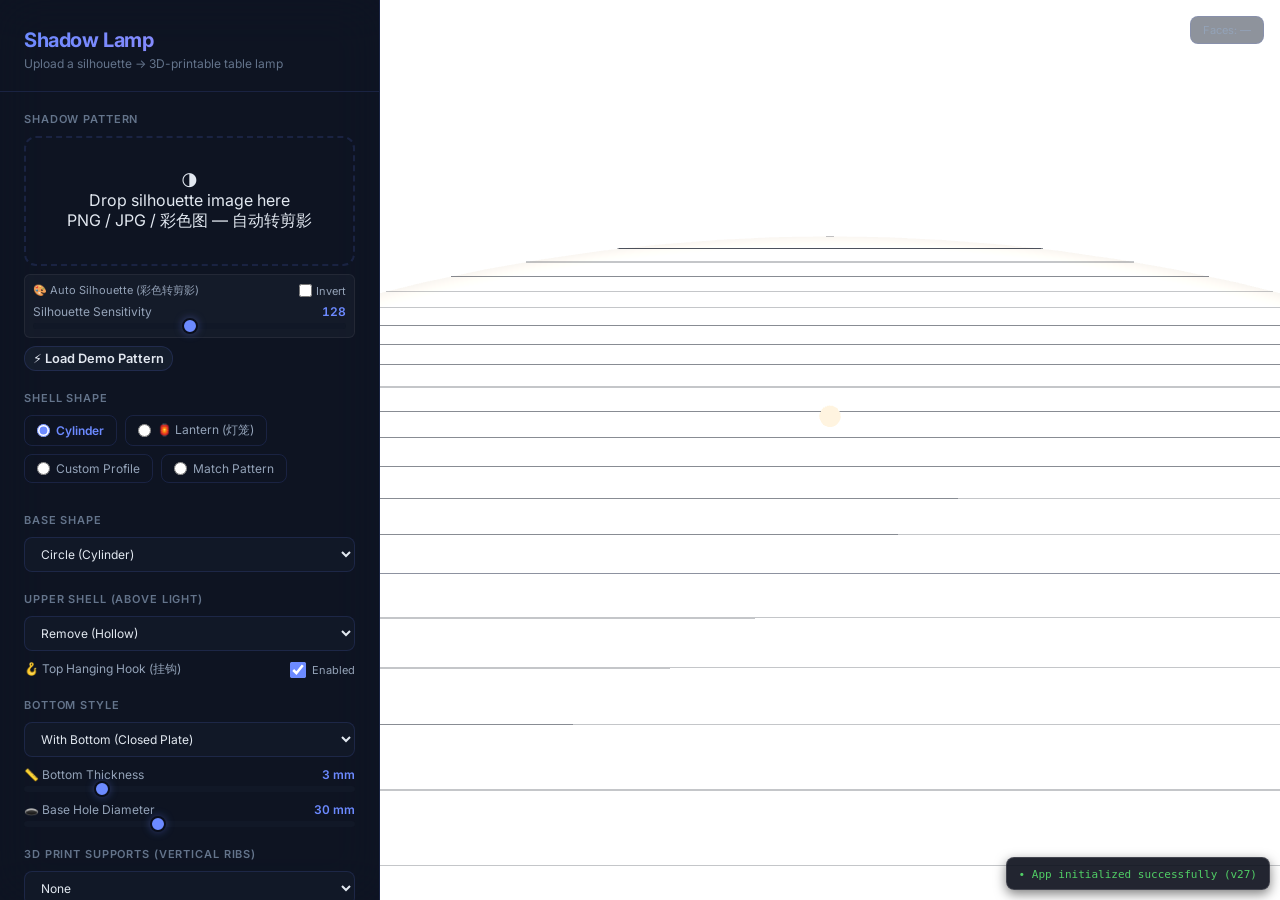
==== static/index.html @ 1a26df73 "Initial commit: Shadow Lamp Generator project" ====
<!DOCTYPE html>
<html lang="en">
<head>
  <meta charset="UTF-8">
  <meta name="viewport" content="width=device-width, initial-scale=1.0">
  <meta name="description" content="Design custom 3D-printed shadow projection table lamps with real-time preview">
  <title>Shadow Lamp Generator</title>
  <link rel="stylesheet" href="style.css?v=32">
  <script>
  window.onerror = function(msg, url, lineNo) {
    var b = document.getElementById('errBanner');
    if (!b) {
      b = document.createElement('div');
      b.id = 'errBanner';
      b.style.cssText = 'position:fixed;top:0;left:0;right:0;background:#d32f2f;color:#fff;padding:12px;font-weight:bold;z-index:999999;text-align:center;font-family:sans-serif;box-shadow:0 4px 10px rgba(0,0,0,0.5);';
      document.body ? document.body.prepend(b) : document.documentElement.appendChild(b);
    }
    b.textContent = '❌ Script Error: ' + msg + ' (Line: ' + lineNo + ')';
    return false;
  };
  </script>
</head>
<body>
  <div class="app">
    <aside class="panel">
      <div class="panel-header">
        <h1>Shadow Lamp</h1>
        <p>Upload a silhouette → 3D-printable table lamp</p>
      </div>

      <div class="panel-body">
        <!-- Shadow Image -->
        <section>
          <div class="section-title">Shadow Pattern</div>
          <div class="upload-zone" id="uploadZone" onclick="document.getElementById('fileInput').click()">
            <div class="icon">🌗</div>
            <div class="label">Drop silhouette image here</div>
            <div class="sublabel">PNG / JPG / 彩色图 — 自动转剪影</div>
            <input type="file" id="fileInput" accept="image/*">
          </div>
          <div id="silhouetteControls" style="margin-top: 8px; padding: 8px; background: rgba(255,255,255,0.03); border-radius: 6px; border: 1px solid rgba(255,255,255,0.06);">
            <div class="slider-label" style="display: flex; justify-content: space-between; font-size: 11px; align-items: center;">
              <span>🎨 Auto Silhouette (彩色转剪影)</span>
              <label style="cursor: pointer; display: flex; align-items: center; gap: 4px;">
                <input type="checkbox" id="invertSilhouette" style="width: 13px; height: 13px; accent-color: var(--accent);">
                <span style="font-size: 11px;">Invert</span>
              </label>
            </div>
            <div class="slider-row" style="margin-top: 6px;">
              <div class="slider-label"><span>Silhouette Sensitivity</span><span class="value" id="silThresholdVal">128</span></div>
              <input type="range" id="silThreshold" min="10" max="245" value="128" step="1">
            </div>
          </div>
          <div style="margin-top: 8px; text-align: center;">
            <button class="btn btn-secondary btn-sm" id="demoBtn" style="padding: 4px 8px; font-size: 0.8rem;">⚡ Load Demo Pattern</button>
          </div>
        </section>

        <!-- Shell Shape -->
        <section>
          <div class="section-title">Shell Shape</div>
          <div class="shape-selector" style="flex-wrap: wrap; gap: 8px;">
            <label class="radio-label">
              <input type="radio" name="shellShape" value="cylinder" id="shapeCylinder" checked>
              <span>Cylinder</span>
            </label>
            <label class="radio-label">
              <input type="radio" name="shellShape" value="lantern" id="shapeLantern">
              <span>🏮 Lantern (灯笼)</span>
            </label>
            <label class="radio-label">
              <input type="radio" name="shellShape" value="custom" id="shapeCustom">
              <span>Custom Profile</span>
            </label>
            <label class="radio-label">
              <input type="radio" name="shellShape" value="match_pattern" id="shapeMatchPattern">
              <span>Match Pattern</span>
            </label>
          </div>
          <div class="upload-zone upload-zone-sm" id="profileZone" style="display:none" onclick="document.getElementById('profileInput').click()">
            <div class="icon">🏺</div>
            <div class="label">Drop profile side-view</div>
            <div class="sublabel">Black silhouette on white</div>
            <input type="file" id="profileInput" accept="image/*">
          </div>

          <!-- Lantern Lithophane Relief Options (Shown when Lantern is active) -->
          <div id="lanternLithoSection" style="display:none; margin-top: 14px; padding: 12px; background: rgba(255, 255, 255, 0.05); border-radius: 8px; border: 1px solid var(--border);">
            <div style="font-weight: 700; font-size: 13px; color: var(--accent); margin-bottom: 8px; display: flex; align-items: center; justify-content: space-between;">
              <span>🖼️ 360° Lithophane Relief (环绕浮雕小夜灯)</span>
              <label style="cursor: pointer; display: flex; align-items: center; gap: 4px; font-size: 11px; font-weight: normal;">
                <input type="checkbox" id="lithoEnable" checked style="width: 14px; height: 14px; accent-color: var(--accent);">
                <span>Enable</span>
              </label>
            </div>
            <div class="upload-zone upload-zone-sm" id="lithoZone" style="margin-bottom: 8px;" onclick="document.getElementById('lithoInput').click()">
              <div class="icon">🌄</div>
              <div class="label">Drop relief photo / pattern here</div>
              <div class="sublabel">PNG / JPG — 肖像、图案、Logo、文字等</div>
              <input type="file" id="lithoInput" accept="image/png,image/jpeg,image/jpg">
            </div>
            <div id="lithoStatus" class="custom-shape-status" style="display: none;"></div>

            <!-- 🗺️ 360° Unwrapped Flat Canvas Studio (环绕浮雕展开平面) -->
            <div id="lithoCanvasContainer" style="margin-top: 8px; background: rgba(15, 23, 42, 0.6); border: 1px solid rgba(255,255,255,0.12); border-radius: 8px; padding: 10px;">
              <div style="display: flex; justify-content: space-between; align-items: center; margin-bottom: 4px;">
                <span style="font-size: 12px; font-weight: 700; color: var(--accent); display: flex; align-items: center; gap: 4px;">
                  <span>🗺️ 360° 环绕展开平面 (Unwrapped Plane)</span>
                </span>
                <span style="font-size: 10px; color: var(--text-muted);">直接拖动/拉伸长宽</span>
              </div>

              <!-- Degree Guide Labels -->
              <div style="display: flex; justify-content: space-between; font-size: 10px; color: #94a3b8; font-family: monospace; padding: 0 4px 3px 4px;">
                <span>0° (前)</span>
                <span>90° (右)</span>
                <span>180° (后)</span>
                <span>270° (左)</span>
                <span>360° (前)</span>
              </div>

              <!-- Interactive 2D Canvas -->
              <div style="position: relative; width: 100%; border-radius: 6px; overflow: hidden; border: 1px solid rgba(255,255,255,0.25); background: #ffffff; box-shadow: inset 0 2px 8px rgba(0,0,0,0.2);">
                <canvas id="lithoFlatCanvas" width="1024" height="256" style="width: 100%; height: 135px; display: block; cursor: default; touch-action: none;"></canvas>
                <div id="canvasPlaceholder" style="position: absolute; inset: 0; display: flex; flex-direction: column; align-items: center; justify-content: center; pointer-events: none; color: #475569; font-size: 11px; background: rgba(241, 245, 249, 0.9);">
                  <span style="font-size: 22px; margin-bottom: 2px;">🖼️</span>
                  <span style="font-weight: 600;">加入图案后将在此平面展开</span>
                  <span style="font-size: 10px; color: #64748b; margin-top: 2px;">可直接在此拖动/拉伸图案长宽，亦可增加多个图案</span>
                </div>
              </div>

              <!-- Canvas Action Buttons & Layer Controls -->
              <div style="display: flex; gap: 5px; margin-top: 8px; flex-wrap: wrap; align-items: center;">
                <button type="button" id="btnAddMoreLitho" class="btn btn-secondary" style="padding: 4px 8px; font-size: 11px; height: 26px; flex: 1; border-color: var(--accent); color: var(--accent);">
                  <span>➕ 添加图案</span>
                </button>
                <button type="button" id="btnDeleteLithoLayer" class="btn btn-secondary" style="padding: 4px 8px; font-size: 11px; height: 26px; color: #f87171;" title="删除选中的图案" disabled>
                  <span>🗑️ 删除</span>
                </button>
                <button type="button" id="btnCenterLithoLayer" class="btn btn-secondary" style="padding: 4px 8px; font-size: 11px; height: 26px;" title="水平居中" disabled>
                  <span>↔️ 居中</span>
                </button>
                <button type="button" id="btnFitHeightLithoLayer" class="btn btn-secondary" style="padding: 4px 8px; font-size: 11px; height: 26px;" title="铺满高度" disabled>
                  <span>↕️ 满高</span>
                </button>
                <button type="button" id="btnClearAllLitho" class="btn btn-secondary" style="padding: 4px 8px; font-size: 11px; height: 26px; color: #94a3b8;" title="清空所有图案">
                  <span>清空</span>
                </button>
                <input type="file" id="lithoAddMoreInput" accept="image/png,image/jpeg,image/jpg" style="display: none;">
              </div>

              <!-- Selected Layer Size Info -->
              <div id="lithoLayerInfo" style="display: none; margin-top: 6px; padding: 4px 8px; background: rgba(255,255,255,0.06); border-radius: 4px; font-size: 10px; color: var(--text-secondary); align-items: center; justify-content: space-between;">
                <span id="layerNameText" style="font-weight: 600; color: var(--accent);">选中图案 1</span>
                <div style="display: flex; gap: 8px; font-family: monospace;">
                  <span id="layerDimText">宽: 100% | 高: 100%</span>
                  <span id="layerPosText">位置: 0°</span>
                </div>
              </div>
            </div>

            <div class="slider-row" style="margin-top: 10px;">
              <div class="slider-label"><span>🏮 Relief Height (浮雕灯罩高度)</span><span class="value" id="lithoHeightVal">50 mm</span></div>
              <input type="range" id="lithoHeight" min="10" max="200" value="50" step="1">
            </div>
            <div class="slider-row" style="margin-top: 8px;">
              <div class="slider-label"><span>💡 Min Thickness (透光最薄壁厚 / 推荐1.2mm)</span><span class="value" id="lithoMinThickVal">1.2 mm</span></div>
              <input type="range" id="lithoMinThick" min="0.6" max="2.5" value="1.2" step="0.1">
            </div>
            <div class="slider-row" style="margin-top: 8px;">
              <div class="slider-label"><span>🌑 Max Thickness (遮光最厚壁厚 / 推荐3.0mm)</span><span class="value" id="lithoMaxThickVal">3.0 mm</span></div>
              <input type="range" id="lithoMaxThick" min="1.8" max="5.0" value="3.0" step="0.1">
            </div>
            <div class="slider-row" style="margin-top: 8px;">
              <div class="slider-label"><span>🔁 Wrap Repeat (环绕次数)</span>
                <select id="lithoRepeat" style="padding: 2px 6px; font-size: 12px; border-radius: 4px; border: 1px solid var(--border); background: var(--bg);">
                  <option value="1" selected>1x (Full 360° Wrap)</option>
                  <option value="2">2x (Front & Back)</option>
                  <option value="3">3x (3 Sides)</option>
                  <option value="4">4x (4 Sides / Square)</option>
                </select>
              </div>
            </div>
            <div class="slider-row" style="margin-top: 8px;">
              <div class="slider-label"><span>🔄 Invert Relief (反转凹凸)</span>
                <input type="checkbox" id="lithoInvert" style="width: 16px; height: 16px; accent-color: var(--accent);">
              </div>
            </div>
          </div>
        </section>

        <!-- Base Shape -->
        <section>
          <div class="section-title">Base Shape</div>
          <div class="select-wrapper">
            <select id="baseShape">
              <option value="circle">Circle (Cylinder)</option>
              <option value="triangle">Triangle</option>
              <option value="square">Square</option>
              <option value="pentagon">Pentagon</option>
              <option value="hexagon">Hexagon</option>
              <option value="custom">Custom (Upload Shape)</option>
              <option value="match_pattern">Match Pattern</option>
            </select>
          </div>
          <!-- Custom Shape Upload -->
          <div id="customShapeSection" style="display: none; margin-top: 12px;">
            <div class="upload-zone upload-zone-sm" id="customShapeZone" onclick="document.getElementById('customShapeInput').click()">
              <div class="icon">✂️</div>
              <div class="label">Drop shape image here</div>
              <div class="sublabel">PNG / JPG — black silhouette on white</div>
              <input type="file" id="customShapeInput" accept="image/png,image/jpeg,image/jpg">
            </div>
            <div id="customShapeStatus" class="custom-shape-status" style="display: none;"></div>
            <div class="slider-row" style="margin-top: 10px;">
              <div class="slider-label"><span>🎯 Shape Threshold</span><span class="value" id="customThresholdVal">128</span></div>
              <input type="range" id="customThreshold" min="10" max="245" value="128" step="1">
            </div>
            <div class="slider-row" style="margin-top: 10px;">
              <div class="slider-label"><span>〰️ Contour Smoothing</span><span class="value" id="customSmoothVal">5</span></div>
              <input type="range" id="customSmooth" min="0" max="20" value="5" step="1">
            </div>
          </div>
          <!-- Match Pattern Options -->
          <div id="matchPatternSection" style="display: none; margin-top: 12px;">
            <div id="matchPatternStatus" class="custom-shape-status" style="display: none;"></div>
          </div>
        </section>

        <!-- Upper Shell Option -->
        <section>
          <div class="section-title">Upper Shell (Above Light)</div>
          <div class="select-wrapper">
            <select id="upperShell">
              <option value="solid">Keep (Solid)</option>
              <option value="hollow" selected>Remove (Hollow)</option>
            </select>
          </div>
          <div class="slider-row" id="upperShellHeightRow" style="margin-top: 10px;">
            <div class="slider-label"><span>📏 Upper Shell Height (上半部灯罩高度)</span><span class="value" id="upperShellHeightVal">50 mm</span></div>
            <input type="range" id="upperShellHeight" min="10" max="150" value="50" step="1">
          </div>
          <div class="slider-row" id="topHookRow" style="margin-top: 10px;">
            <div class="slider-label"><span>🪝 Top Hanging Hook (挂钩)</span>
              <label style="cursor: pointer; display: flex; align-items: center; gap: 6px;">
                <input type="checkbox" id="topHookToggle" checked style="width: 16px; height: 16px; accent-color: var(--accent);">
                <span style="font-size: 11px;">Enabled</span>
              </label>
            </div>
          </div>
        </section>

        <!-- Bottom Style Option -->
        <section>
          <div class="section-title">Bottom Style</div>
          <div class="select-wrapper">
            <select id="bottomStyle">
              <option value="open">Without Bottom (Open)</option>
              <option value="closed" selected>With Bottom (Closed Plate)</option>
            </select>
          </div>
          <div class="slider-row" id="bottomThicknessRow" style="margin-top: 10px;">
            <div class="slider-label"><span>📏 Bottom Thickness</span><span class="value" id="bottomThicknessVal">3 mm</span></div>
            <input type="range" id="bottomThickness" min="1" max="10" value="3" step="0.5">
          </div>
          <div class="slider-row" id="bottomHoleRow" style="margin-top: 10px;">
            <div class="slider-label"><span>🕳️ Base Hole Diameter</span><span class="value" id="bottomHoleDiamVal">30 mm</span></div>
            <input type="range" id="bottomHoleDiam" min="10" max="60" value="30" step="1">
          </div>
        </section>

        <!-- 3D Print Supports -->
        <section>
          <div class="section-title">3D Print Supports (Vertical Ribs)</div>
          <div class="select-wrapper">
            <select id="supportCount">
              <option value="0" selected>None</option>
              <option value="2">2 Columns</option>
              <option value="3">3 Columns</option>
              <option value="4">4 Columns</option>
              <option value="6">6 Columns</option>
            </select>
          </div>
          <div class="slider-row" id="supportWidthRow" style="margin-top: 10px;">
            <div class="slider-label"><span>柱宽 Column Width</span><span class="value" id="supportWidthVal">4.0 mm</span></div>
            <input type="range" id="supportWidth" min="2" max="10" value="4" step="0.5">
          </div>
        </section>

        <!-- Projection Mode -->
        <section>
          <div class="section-title">Projection Target</div>
          <div class="shape-selector">
            <label class="radio-label">
              <input type="radio" name="projMode" value="floor" id="projFloor" checked>
              <span>Floor</span>
            </label>
            <label class="radio-label">
              <input type="radio" name="projMode" value="wall" id="projWall">
              <span>Wall (Wrap)</span>
            </label>
          </div>
        </section>

        <!-- Parameters -->
        <section>
          <div class="section-title">Parameters</div>
          <div class="slider-group">
            <div class="slider-row">
              <div class="slider-label"><span>💡 Light Brightness</span><span class="value" id="brightnessVal">3x</span></div>
              <input type="range" id="brightness" min="1" max="10" value="3" step="0.5">
            </div>
            <div class="slider-row">
              <div class="slider-label"><span>💡 Bulb Height</span><span class="value" id="bulbHeightVal">50 mm</span></div>
              <input type="range" id="bulbHeight" min="10" max="150" value="50" step="2">
            </div>
            <div class="slider-row">
              <div class="slider-label"><span>Shell Diameter</span><span class="value" id="diameterVal">100 mm</span></div>
              <input type="range" id="diameter" min="30" max="200" value="100" step="2">
            </div>
            <div class="slider-row">
              <div class="slider-label"><span>Shell Height</span><span class="value" id="heightVal">100 mm</span></div>
              <input type="range" id="height" min="0" max="300" value="100" step="2">
            </div>
            <div class="slider-row">
              <div class="slider-label"><span>Wall Thickness <small>(STL only)</small></span><span class="value" id="thicknessVal">2.0 mm</span></div>
              <input type="range" id="thickness" min="1" max="5" value="2" step="0.5">
            </div>
            <div class="slider-row">
              <div class="slider-label"><span>Shadow Size</span><span class="value" id="shadowSizeVal">300 mm</span></div>
              <input type="range" id="shadowSize" min="100" max="800" value="300" step="10">
            </div>
            <div class="slider-row">
              <div class="slider-label"><span>Resolution</span><span class="value" id="resolutionVal">200</span></div>
              <input type="range" id="resolution" min="80" max="1600" value="200" step="20">
            </div>
          </div>
        </section>

        <!-- Actions -->
        <div class="btn-group">
          <button class="btn btn-primary" id="downloadBtn" disabled>⬇ Download STL</button>
          <button class="btn btn-secondary" id="resetBtn">↻ Reset</button>
        </div>
      </div>

      <div class="status-bar">
        <span class="status-dot" id="statusDot"></span>
        <span id="statusText">No image loaded</span>
      </div>
    </aside>

    <main class="viewport" id="viewport">
      <div class="viewport-hud">
        <div class="hud-badge" id="triCount">Faces: —</div>
      </div>
      <div class="loading-overlay" id="loadingOverlay">
        <div class="spinner"></div>
        <p id="loadingText">Generating STL…</p>
      </div>
    </main>
  </div>

  <script src="libs/three.min.js"></script>
  <script src="libs/OrbitControls.js"></script>
  <script src="app.js?v=32"></script>
</body>
</html>
---- static/style.css ----
@import url('https://fonts.googleapis.com/css2?family=Inter:wght@300;400;500;600;700&display=swap');

:root {
  --bg-primary: #0a0e1a;
  --bg-secondary: #111827;
  --bg-card: rgba(17, 24, 39, 0.7);
  --bg-glass: rgba(30, 41, 59, 0.5);
  --border-glass: rgba(99, 130, 255, 0.15);
  --accent: #6c8aff;
  --accent-glow: rgba(108, 138, 255, 0.35);
  --accent-hover: #8ba3ff;
  --text-primary: #e2e8f0;
  --text-secondary: #94a3b8;
  --text-muted: #64748b;
  --success: #34d399;
  --warning: #fbbf24;
  --danger: #f87171;
  --radius: 12px;
  --transition: 0.25s cubic-bezier(0.4, 0, 0.2, 1);
}

*, *::before, *::after { box-sizing: border-box; margin: 0; padding: 0; }

html, body {
  height: 100%;
  font-family: 'Inter', system-ui, sans-serif;
  background: var(--bg-primary);
  color: var(--text-primary);
  overflow: hidden;
}

/* ===== Layout ===== */
.app {
  display: flex;
  height: 100vh;
}

/* ===== Left Panel ===== */
.panel {
  width: 380px;
  min-width: 340px;
  background: var(--bg-card);
  backdrop-filter: blur(24px);
  border-right: 1px solid var(--border-glass);
  display: flex;
  flex-direction: column;
  overflow-y: auto;
  z-index: 10;
}

.panel-header {
  padding: 28px 24px 20px;
  border-bottom: 1px solid var(--border-glass);
}

.panel-header h1 {
  font-size: 20px;
  font-weight: 700;
  letter-spacing: -0.02em;
  background: linear-gradient(135deg, var(--accent), #a78bfa);
  -webkit-background-clip: text;
  -webkit-text-fill-color: transparent;
}

.panel-header p {
  font-size: 12px;
  color: var(--text-muted);
  margin-top: 4px;
}

.panel-body {
  flex: 1;
  padding: 20px 24px;
  display: flex;
  flex-direction: column;
  gap: 20px;
}

/* ===== Section ===== */
.section-title {
  font-size: 11px;
  font-weight: 600;
  text-transform: uppercase;
  letter-spacing: 0.08em;
  color: var(--text-muted);
  margin-bottom: 10px;
}

/* ===== Upload Zone ===== */
.upload-zone {
  border: 2px dashed var(--border-glass);
  border-radius: var(--radius);
  padding: 32px 16px;
  text-align: center;
  cursor: pointer;
  transition: var(--transition);
  position: relative;
  overflow: hidden;
}

.upload-zone:hover,
.upload-zone.drag-over {
  border-color: var(--accent);
  background: rgba(108, 138, 255, 0.05);
}

.upload-zone.has-image {
  padding: 8px;
  border-style: solid;
  border-color: var(--accent);
}

.upload-zone * {
  pointer-events: none;
}

.upload-zone img {
  max-width: 100%;
  max-height: 160px;
  border-radius: 8px;
  display: block;
  margin: 0 auto;
}

input[type="file"] {
  display: none !important;
}

/* ===== Sliders ===== */
.slider-group {
  display: flex;
  flex-direction: column;
  gap: 14px;
}

.slider-row {
  display: flex;
  flex-direction: column;
  gap: 4px;
}

.slider-label {
  display: flex;
  justify-content: space-between;
  align-items: center;
  font-size: 12px;
  color: var(--text-secondary);
}

.slider-label .value {
  font-weight: 600;
  color: var(--accent);
  font-variant-numeric: tabular-nums;
  min-width: 56px;
  text-align: right;
}

input[type="range"] {
  -webkit-appearance: none;
  appearance: none;
  width: 100%;
  height: 6px;
  border-radius: 3px;
  background: var(--bg-secondary);
  outline: none;
  cursor: pointer;
}

input[type="range"]::-webkit-slider-thumb {
  -webkit-appearance: none;
  appearance: none;
  width: 16px;
  height: 16px;
  border-radius: 50%;
  background: var(--accent);
  border: 2px solid var(--bg-primary);
  box-shadow: 0 0 8px var(--accent-glow);
  transition: var(--transition);
}

input[type="range"]::-webkit-slider-thumb:hover {
  transform: scale(1.2);
  box-shadow: 0 0 14px var(--accent-glow);
}

/* ===== Buttons ===== */
.btn-group {
  display: flex;
  gap: 10px;
  margin-top: auto;
  padding-top: 12px;
}

.btn {
  flex: 1;
  padding: 12px 16px;
  border: none;
  border-radius: var(--radius);
  font-family: inherit;
  font-size: 13px;
  font-weight: 600;
  cursor: pointer;
  transition: var(--transition);
  display: flex;
  align-items: center;
  justify-content: center;
  gap: 6px;
}

.btn-primary {
  background: linear-gradient(135deg, var(--accent), #8b5cf6);
  color: #fff;
  box-shadow: 0 4px 16px var(--accent-glow);
}

.btn-primary:hover:not(:disabled) {
  transform: translateY(-1px);
  box-shadow: 0 6px 24px var(--accent-glow);
}

.btn-primary:disabled {
  opacity: 0.4;
  cursor: not-allowed;
}

.btn-secondary {
  background: var(--bg-glass);
  color: var(--text-primary);
  border: 1px solid var(--border-glass);
}

.btn-secondary:hover:not(:disabled) {
  background: rgba(30, 41, 59, 0.8);
  border-color: var(--accent);
}

.btn-secondary:disabled {
  opacity: 0.3;
  cursor: not-allowed;
}

/* ===== Status Bar ===== */
.status-bar {
  padding: 12px 24px;
  border-top: 1px solid var(--border-glass);
  font-size: 11px;
  color: var(--text-muted);
  display: flex;
  align-items: center;
  gap: 8px;
}

.status-dot {
  width: 6px;
  height: 6px;
  border-radius: 50%;
  background: var(--text-muted);
  transition: var(--transition);
}

.status-dot.ready { background: var(--success); }
.status-dot.busy {
  background: var(--warning);
  animation: pulse 1s infinite;
}
.status-dot.error { background: var(--danger); }

@keyframes pulse {
  0%, 100% { opacity: 1; }
  50% { opacity: 0.4; }
}

/* ===== Viewport ===== */
.viewport {
  flex: 1;
  position: relative;
  background: var(--bg-primary);
}

.viewport canvas {
  display: block;
  width: 100% !important;
  height: 100% !important;
}

/* ===== Loading Overlay ===== */
.loading-overlay {
  position: absolute;
  inset: 0;
  background: rgba(10, 14, 26, 0.85);
  backdrop-filter: blur(8px);
  display: flex;
  flex-direction: column;
  align-items: center;
  justify-content: center;
  z-index: 100;
  opacity: 0;
  pointer-events: none;
  transition: opacity 0.3s;
}

.loading-overlay.visible {
  opacity: 1;
  pointer-events: all;
}

.spinner {
  width: 40px;
  height: 40px;
  border: 3px solid var(--border-glass);
  border-top-color: var(--accent);
  border-radius: 50%;
  animation: spin 0.8s linear infinite;
}

@keyframes spin {
  to { transform: rotate(360deg); }
}

.loading-overlay p {
  margin-top: 16px;
  font-size: 13px;
  color: var(--text-secondary);
}

/* ===== Viewport HUD ===== */
.viewport-hud {
  position: absolute;
  top: 16px;
  right: 16px;
  display: flex;
  gap: 8px;
  z-index: 5;
}

.hud-badge {
  padding: 6px 12px;
  background: var(--bg-glass);
  backdrop-filter: blur(12px);
  border: 1px solid var(--border-glass);
  border-radius: 8px;
  font-size: 11px;
  color: var(--text-secondary);
  font-variant-numeric: tabular-nums;
}

/* ===== Scrollbar ===== */
.panel::-webkit-scrollbar { width: 4px; }
.panel::-webkit-scrollbar-track { background: transparent; }
.panel::-webkit-scrollbar-thumb {
  background: var(--border-glass);
  border-radius: 2px;
}

/* ===== Responsive ===== */
/* ===== Shape Selector ===== */
.shape-selector {
  display: flex;
  gap: 12px;
  margin-bottom: 10px;
}

.radio-label {
  display: flex;
  align-items: center;
  gap: 6px;
  font-size: 12px;
  color: var(--text-secondary);
  cursor: pointer;
  padding: 6px 12px;
  border-radius: 8px;
  border: 1px solid var(--border-glass);
  transition: var(--transition);
}

.radio-label:hover {
  border-color: var(--accent);
}

.radio-label input[type="radio"] {
  accent-color: var(--accent);
}

.radio-label input[type="radio"]:checked + span {
  color: var(--accent);
  font-weight: 600;
}

.upload-zone-sm {
  padding: 16px 12px;
  margin-top: 8px;
}

.upload-zone-sm .icon { font-size: 24px; margin-bottom: 4px; }
.upload-zone-sm .label { font-size: 12px; }
.upload-zone-sm .sublabel { font-size: 10px; }
.upload-zone-sm img { max-height: 80px; }

/* ===== Select Wrapper ===== */
.select-wrapper select {
  width: 100%;
  padding: 8px 12px;
  background: var(--bg-secondary);
  color: var(--text-primary);
  border: 1px solid var(--border-glass);
  border-radius: 8px;
  font-family: inherit;
  font-size: 12px;
  cursor: pointer;
  outline: none;
  transition: var(--transition);
}

.select-wrapper select:focus {
  border-color: var(--accent);
}

/* ===== Custom Shape Status ===== */
.custom-shape-status {
  margin-top: 8px;
  padding: 6px 10px;
  border-radius: 8px;
  font-size: 11px;
  display: flex;
  align-items: center;
  gap: 6px;
  animation: fadeIn 0.2s ease;
}

.custom-shape-status.success {
  background: rgba(52, 211, 153, 0.1);
  border: 1px solid rgba(52, 211, 153, 0.3);
  color: var(--success);
}

.custom-shape-status.error {
  background: rgba(248, 113, 113, 0.1);
  border: 1px solid rgba(248, 113, 113, 0.3);
  color: var(--danger);
}

@keyframes fadeIn {
  from { opacity: 0; transform: translateY(-4px); }
  to { opacity: 1; transform: translateY(0); }
}

@media (max-width: 768px) {
  .app { flex-direction: column; }
  .panel {
    width: 100%;
    min-width: unset;
    max-height: 45vh;
    border-right: none;
    border-bottom: 1px solid var(--border-glass);
  }
}

/* ===== 360 Lithophane Flat Canvas Studio ===== */
#lithoCanvasContainer {
  transition: var(--transition);
}

#lithoFlatCanvas {
  user-select: none;
  touch-action: none;
}
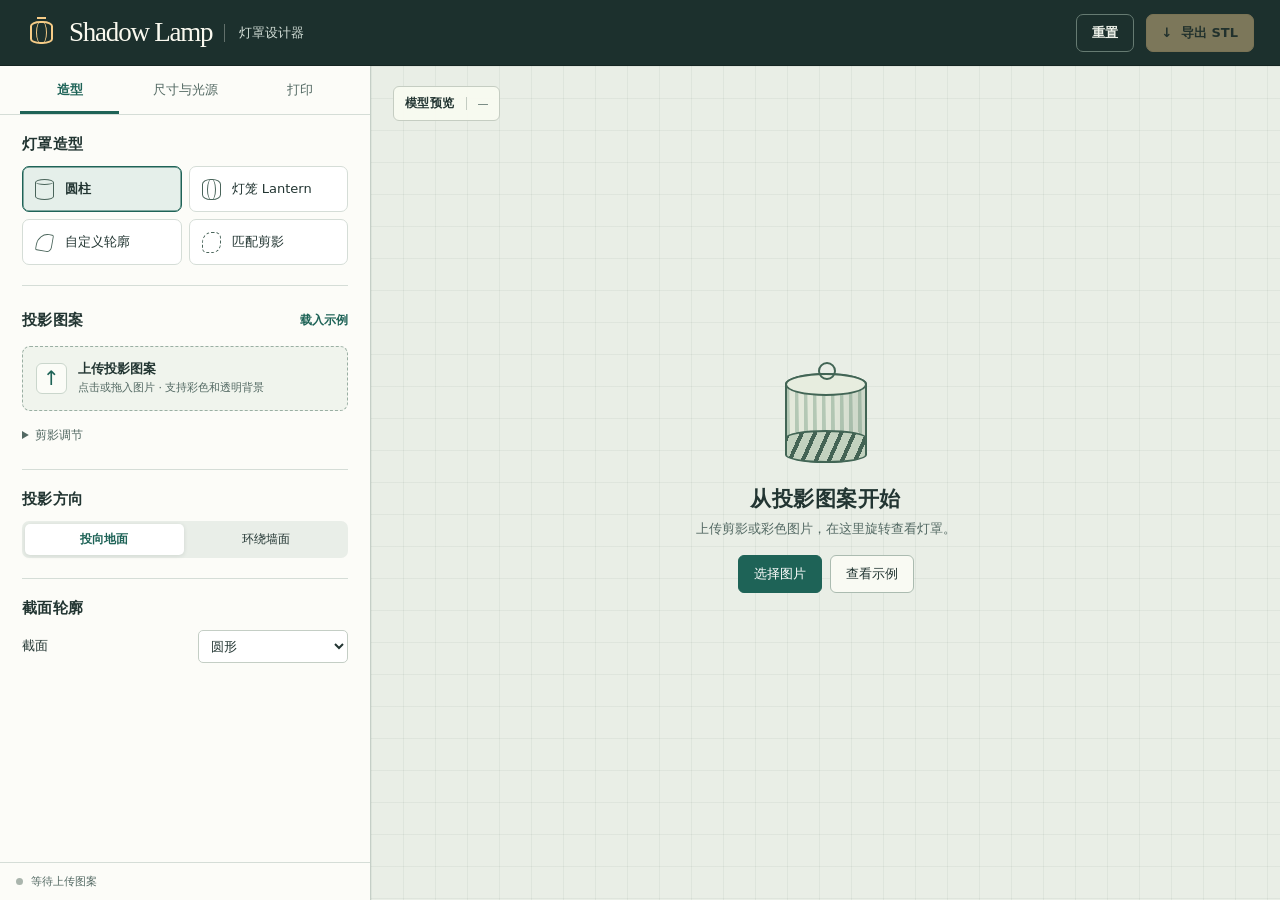
==== commit a9b336d3: "Redesign the lamp editor and wrap Lantern relief around the full upper wall" ====
--- a/static/index.html
+++ b/static/index.html
@@ -1,368 +1,221 @@
 <!DOCTYPE html>
-<html lang="en">
+<html lang="zh-CN">
 <head>
-  <meta charset="UTF-8">
-  <meta name="viewport" content="width=device-width, initial-scale=1.0">
-  <meta name="description" content="Design custom 3D-printed shadow projection table lamps with real-time preview">
-  <title>Shadow Lamp Generator</title>
-  <link rel="stylesheet" href="style.css?v=32">
-  <script>
-  window.onerror = function(msg, url, lineNo) {
-    var b = document.getElementById('errBanner');
-    if (!b) {
-      b = document.createElement('div');
-      b.id = 'errBanner';
-      b.style.cssText = 'position:fixed;top:0;left:0;right:0;background:#d32f2f;color:#fff;padding:12px;font-weight:bold;z-index:999999;text-align:center;font-family:sans-serif;box-shadow:0 4px 10px rgba(0,0,0,0.5);';
-      document.body ? document.body.prepend(b) : document.documentElement.appendChild(b);
-    }
-    b.textContent = '❌ Script Error: ' + msg + ' (Line: ' + lineNo + ')';
-    return false;
-  };
-  </script>
+  <meta charset="utf-8">
+  <meta name="viewport" content="width=device-width, initial-scale=1">
+  <meta name="theme-color" content="#202e2c">
+  <title>Shadow Lamp · 灯罩设计器</title>
+  <link rel="stylesheet" href="style.css?v=34">
 </head>
 <body>
-  <div class="app">
-    <aside class="panel">
-      <div class="panel-header">
-        <h1>Shadow Lamp</h1>
-        <p>Upload a silhouette → 3D-printable table lamp</p>
+  <header class="appbar">
+    <div class="brand"><span class="brand-mark" aria-hidden="true"><i></i></span><h1>Shadow Lamp</h1><span class="brand-sub">灯罩设计器</span></div>
+    <div class="actions"><button type="button" class="quiet" id="resetBtn">重置</button><button type="button" class="primary" id="downloadBtn" disabled><span aria-hidden="true">↓</span> 导出 STL</button></div>
+  </header>
+  <main class="workspace">
+    <aside class="inspector" aria-label="灯罩设置">
+      <nav class="inspector-nav" aria-label="参数分组">
+        <button data-pane="design" aria-pressed="true" aria-controls="design">造型</button>
+        <button data-pane="size" aria-pressed="false" aria-controls="size">尺寸与光源</button>
+        <button data-pane="print" aria-pressed="false" aria-controls="print">打印</button>
+      </nav>
+      <div class="scroll-panel">
+        <div id="design" class="pane">
+          <section><h2>灯罩造型</h2>
+            <div class="shapes">
+              <label class="shape"><input type="radio" name="shellShape" id="shapeCylinder" value="cylinder" checked><i class="glyph cylinder" aria-hidden="true"></i><span>圆柱</span></label>
+              <label class="shape"><input type="radio" name="shellShape" id="shapeLantern" value="lantern"><i class="glyph lantern" aria-hidden="true"></i><span>灯笼 Lantern</span></label>
+              <label class="shape"><input type="radio" name="shellShape" id="shapeCustom" value="custom"><i class="glyph custom" aria-hidden="true"></i><span>自定义轮廓</span></label>
+              <label class="shape"><input type="radio" name="shellShape" id="shapeMatchPattern" value="match_pattern"><i class="glyph match_pattern" aria-hidden="true"></i><span>匹配剪影</span></label>
+            </div>
+          <div class="upload-zone" id="profileZone" role="button" tabindex="0" aria-label="上传侧面轮廓" style="display:none">
+            <span class="icon" aria-hidden="true">↑</span><span class="label">上传侧面轮廓</span><span class="sublabel">使用白底黑色侧影</span>
+            <input type="file" id="profileInput" accept="image/*" aria-label="上传侧面轮廓">
+          </div>
+          </section>
+          <section id="lanternLithoSection" style="display:none">
+            <div class="section-head"><h2>顶部环绕浮雕</h2><label class="check"><input type="checkbox" id="lithoEnable" checked><span>启用</span></label></div>
+            <div id="reliefEditor">
+              <p class="field-note">整周 360° · 侧壁覆盖高度 <strong id="reliefSpan">—</strong></p>
+          <div class="upload-zone" id="lithoZone" role="button" tabindex="0" aria-label="上传浮雕图案">
+            <span class="icon" aria-hidden="true">↑</span><span class="label">上传浮雕图案</span><span class="sublabel">首张图覆盖圆柱侧壁全高及整周</span>
+            <input type="file" id="lithoInput" accept="image/*" aria-label="上传浮雕图案">
+          </div>
+              <div id="lithoStatus" class="message" style="display:none"></div>
+              <div id="lithoCanvasContainer" class="unwrap">
+                <div class="section-head"><h3>圆柱展开图</h3><small>拖动移动 · 边角缩放</small></div>
+                <div class="ruler"><span>0°</span><span>90°</span><span>180°</span><span>270°</span><span>360°</span></div>
+                <div class="canvas-frame"><canvas id="lithoFlatCanvas" width="1024" height="256" aria-label="浮雕图层展开编辑器"></canvas><div id="canvasPlaceholder">上传图案后可编辑位置</div></div>
+                <div class="tools"><button id="btnAddMoreLitho">＋ 图层</button><button id="btnFitHeightLithoLayer" title="铺满整个浮雕区域" disabled>铺满 360°</button><button id="btnCenterLithoLayer" disabled>居中</button><button id="btnDeleteLithoLayer" disabled>删除</button><button id="btnClearAllLitho">清空</button></div>
+                <input type="file" id="lithoAddMoreInput" accept="image/*" multiple aria-label="添加图层">
+                <div id="lithoLayerInfo" class="layer-info" style="display:none"><span id="layerNameText"></span><span id="layerDimText"></span><span id="layerPosText"></span></div>
+              </div>
+          <label class="select-row" for="lithoRepeat"><span>环绕重复</span>
+            <select id="lithoRepeat">
+              <option value="1">1 次 · 整周</option>
+              <option value="2">2 次</option>
+              <option value="3">3 次</option>
+              <option value="4">4 次</option>
+            </select>
+          </label>
+              <details class="fold"><summary>浮雕壁厚与反转</summary>
+          <div class="slider-row">
+            <label class="slider-label" for="lithoMinThick">最薄处<output id="lithoMinThickVal" for="lithoMinThick">1.2 mm</output></label>
+            <input type="range" id="lithoMinThick" min="0.6" max="2.5" value="1.2" step="0.1">
+          </div>
+          <div class="slider-row">
+            <label class="slider-label" for="lithoMaxThick">最厚处<output id="lithoMaxThickVal" for="lithoMaxThick">3.0 mm</output></label>
+            <input type="range" id="lithoMaxThick" min="1.8" max="5" value="3.0" step="0.1">
+          </div>
+                <label class="check"><input type="checkbox" id="lithoInvert"><span>反转浮雕明暗</span></label>
+              </details>
+            </div>
+          </section>
+          <section><div class="section-head"><h2>投影图案</h2><button id="demoBtn" class="text-button">载入示例</button></div>
+          <div class="upload-zone" id="uploadZone" role="button" tabindex="0" aria-label="上传投影图案">
+            <span class="icon" aria-hidden="true">↑</span><span class="label">上传投影图案</span><span class="sublabel">点击或拖入图片 · 支持彩色和透明背景</span>
+            <input type="file" id="fileInput" accept="image/*" aria-label="上传投影图案">
+          </div>
+            <p id="projectionFallback" class="field-note" hidden>当前使用浮雕图案投影，可另传一张投影图。</p>
+            <details class="fold" id="silhouetteControls"><summary>剪影调节</summary>
+          <div class="slider-row">
+            <label class="slider-label" for="silThreshold">提取灵敏度<output id="silThresholdVal" for="silThreshold">128</output></label>
+            <input type="range" id="silThreshold" min="10" max="245" value="128" step="1">
+          </div>
+              <label class="check"><input type="checkbox" id="invertSilhouette"><span>反转剪影</span></label>
+            </details>
+          </section>
+          <section><h2>投影方向</h2>
+            <div class="segmented"><label><input type="radio" name="projMode" id="projFloor" value="floor" checked><span>投向地面</span></label><label><input type="radio" name="projMode" id="projWall" value="wall"><span>环绕墙面</span></label></div>
+          </section>
+          <section><h2>截面轮廓</h2>
+          <label class="select-row" for="baseShape"><span>截面</span>
+            <select id="baseShape">
+              <option value="circle">圆形</option>
+              <option value="triangle">三角形</option>
+              <option value="square">方形</option>
+              <option value="pentagon">五边形</option>
+              <option value="hexagon">六边形</option>
+              <option value="custom">上传轮廓</option>
+              <option value="match_pattern">从投影图案提取</option>
+            </select>
+          </label>
+            <div id="customShapeSection" style="display:none">
+          <div class="upload-zone" id="customShapeZone" role="button" tabindex="0" aria-label="上传截面轮廓">
+            <span class="icon" aria-hidden="true">↑</span><span class="label">上传截面轮廓</span><span class="sublabel">使用白底黑色图案</span>
+            <input type="file" id="customShapeInput" accept="image/*" aria-label="上传截面轮廓">
+          </div>
+              <div id="customShapeStatus" class="message" style="display:none"></div>
+          <div class="slider-row">
+            <label class="slider-label" for="customThreshold">轮廓阈值<output id="customThresholdVal" for="customThreshold">128</output></label>
+            <input type="range" id="customThreshold" min="10" max="245" value="128" step="1">
+          </div>
+          <div class="slider-row">
+            <label class="slider-label" for="customSmooth">轮廓平滑<output id="customSmoothVal" for="customSmooth">5</output></label>
+            <input type="range" id="customSmooth" min="0" max="20" value="5" step="1">
+          </div>
+            </div>
+            <div id="matchPatternSection" style="display:none"><div id="matchPatternStatus" class="message" style="display:none"></div></div>
+          </section>
+        </div>
+        <div id="size" class="pane" hidden>
+          <section><h2>灯体尺寸</h2>
+          <div class="slider-row">
+            <label class="slider-label" for="diameter">灯罩直径<output id="diameterVal" for="diameter">100 mm</output></label>
+            <input type="range" id="diameter" min="30" max="200" value="100" step="2">
+          </div>
+          <div class="slider-row">
+            <label class="slider-label" for="height">主体高度<output id="heightVal" for="height">100 mm</output></label>
+            <input type="range" id="height" min="0" max="300" value="100" step="2">
+          </div>
+          <label class="select-row" for="upperShell"><span>顶部结构</span>
+            <select id="upperShell">
+              <option value="solid">保留顶罩</option>
+              <option value="hollow" selected>开放顶部</option>
+            </select>
+          </label>
+          <div class="slider-row" id="upperShellHeightRow">
+            <label class="slider-label" for="upperShellHeight">顶部加高<output id="upperShellHeightVal" for="upperShellHeight">50 mm</output></label>
+            <input type="range" id="upperShellHeight" min="10" max="150" value="50" step="1">
+          </div>
+          </section>
+          <section><h2>光源与投影</h2>
+          <div class="slider-row">
+            <label class="slider-label" for="bulbHeight">光源高度<output id="bulbHeightVal" for="bulbHeight">50 mm</output></label>
+            <input type="range" id="bulbHeight" min="10" max="150" value="50" step="2">
+          </div>
+          <div class="slider-row">
+            <label class="slider-label" for="shadowSize">投影宽度<output id="shadowSizeVal" for="shadowSize">300 mm</output></label>
+            <input type="range" id="shadowSize" min="100" max="800" value="300" step="10">
+          </div>
+          <div class="slider-row">
+            <label class="slider-label" for="brightness">预览亮度<output id="brightnessVal" for="brightness">3×</output></label>
+            <input type="range" id="brightness" min="1" max="10" value="3" step="0.5">
+          </div>
+          </section>
+        </div>
+        <div id="print" class="pane" hidden>
+          <section><h2>打印精度</h2>
+          <div class="slider-row">
+            <label class="slider-label" for="thickness">灯体壁厚<output id="thicknessVal" for="thickness">2.0 mm</output></label>
+            <input type="range" id="thickness" min="1" max="5" value="2.0" step="0.5">
+          </div>
+          <div class="slider-row">
+            <label class="slider-label" for="resolution">网格分辨率<output id="resolutionVal" for="resolution">200</output></label>
+            <input type="range" id="resolution" min="80" max="1600" value="200" step="20">
+          </div>
+          </section>
+          <section><h2>底板</h2>
+          <label class="select-row" for="bottomStyle"><span>底部结构</span>
+            <select id="bottomStyle">
+              <option value="open">开底</option>
+              <option value="closed" selected>封闭底板</option>
+            </select>
+          </label>
+          <div class="slider-row" id="bottomThicknessRow">
+            <label class="slider-label" for="bottomThickness">底板厚度<output id="bottomThicknessVal" for="bottomThickness">3 mm</output></label>
+            <input type="range" id="bottomThickness" min="1" max="10" value="3" step="0.5">
+          </div>
+          <div class="slider-row" id="bottomHoleRow">
+            <label class="slider-label" for="bottomHoleDiam">底孔直径<output id="bottomHoleDiamVal" for="bottomHoleDiam">30 mm</output></label>
+            <input type="range" id="bottomHoleDiam" min="10" max="60" value="30" step="1">
+          </div>
+          </section>
+          <section><h2>支撑与挂钩</h2>
+          <label class="select-row" for="supportCount"><span>垂直支撑</span>
+            <select id="supportCount">
+              <option value="0">无支撑</option>
+              <option value="2">2 根</option>
+              <option value="3">3 根</option>
+              <option value="4">4 根</option>
+              <option value="6">6 根</option>
+            </select>
+          </label>
+          <div class="slider-row" id="supportWidthRow">
+            <label class="slider-label" for="supportWidth">支撑宽度<output id="supportWidthVal" for="supportWidth">4.0 mm</output></label>
+            <input type="range" id="supportWidth" min="2" max="10" value="4.0" step="0.5">
+          </div>
+            <div id="topHookRow"><label class="check"><input type="checkbox" id="topHookToggle" checked><span>添加顶部挂钩</span></label></div>
+          </section>
+        </div>
       </div>
-
-      <div class="panel-body">
-        <!-- Shadow Image -->
-        <section>
-          <div class="section-title">Shadow Pattern</div>
-          <div class="upload-zone" id="uploadZone" onclick="document.getElementById('fileInput').click()">
-            <div class="icon">🌗</div>
-            <div class="label">Drop silhouette image here</div>
-            <div class="sublabel">PNG / JPG / 彩色图 — 自动转剪影</div>
-            <input type="file" id="fileInput" accept="image/*">
-          </div>
-          <div id="silhouetteControls" style="margin-top: 8px; padding: 8px; background: rgba(255,255,255,0.03); border-radius: 6px; border: 1px solid rgba(255,255,255,0.06);">
-            <div class="slider-label" style="display: flex; justify-content: space-between; font-size: 11px; align-items: center;">
-              <span>🎨 Auto Silhouette (彩色转剪影)</span>
-              <label style="cursor: pointer; display: flex; align-items: center; gap: 4px;">
-                <input type="checkbox" id="invertSilhouette" style="width: 13px; height: 13px; accent-color: var(--accent);">
-                <span style="font-size: 11px;">Invert</span>
-              </label>
-            </div>
-            <div class="slider-row" style="margin-top: 6px;">
-              <div class="slider-label"><span>Silhouette Sensitivity</span><span class="value" id="silThresholdVal">128</span></div>
-              <input type="range" id="silThreshold" min="10" max="245" value="128" step="1">
-            </div>
-          </div>
-          <div style="margin-top: 8px; text-align: center;">
-            <button class="btn btn-secondary btn-sm" id="demoBtn" style="padding: 4px 8px; font-size: 0.8rem;">⚡ Load Demo Pattern</button>
-          </div>
-        </section>
-
-        <!-- Shell Shape -->
-        <section>
-          <div class="section-title">Shell Shape</div>
-          <div class="shape-selector" style="flex-wrap: wrap; gap: 8px;">
-            <label class="radio-label">
-              <input type="radio" name="shellShape" value="cylinder" id="shapeCylinder" checked>
-              <span>Cylinder</span>
-            </label>
-            <label class="radio-label">
-              <input type="radio" name="shellShape" value="lantern" id="shapeLantern">
-              <span>🏮 Lantern (灯笼)</span>
-            </label>
-            <label class="radio-label">
-              <input type="radio" name="shellShape" value="custom" id="shapeCustom">
-              <span>Custom Profile</span>
-            </label>
-            <label class="radio-label">
-              <input type="radio" name="shellShape" value="match_pattern" id="shapeMatchPattern">
-              <span>Match Pattern</span>
-            </label>
-          </div>
-          <div class="upload-zone upload-zone-sm" id="profileZone" style="display:none" onclick="document.getElementById('profileInput').click()">
-            <div class="icon">🏺</div>
-            <div class="label">Drop profile side-view</div>
-            <div class="sublabel">Black silhouette on white</div>
-            <input type="file" id="profileInput" accept="image/*">
-          </div>
-
-          <!-- Lantern Lithophane Relief Options (Shown when Lantern is active) -->
-          <div id="lanternLithoSection" style="display:none; margin-top: 14px; padding: 12px; background: rgba(255, 255, 255, 0.05); border-radius: 8px; border: 1px solid var(--border);">
-            <div style="font-weight: 700; font-size: 13px; color: var(--accent); margin-bottom: 8px; display: flex; align-items: center; justify-content: space-between;">
-              <span>🖼️ 360° Lithophane Relief (环绕浮雕小夜灯)</span>
-              <label style="cursor: pointer; display: flex; align-items: center; gap: 4px; font-size: 11px; font-weight: normal;">
-                <input type="checkbox" id="lithoEnable" checked style="width: 14px; height: 14px; accent-color: var(--accent);">
-                <span>Enable</span>
-              </label>
-            </div>
-            <div class="upload-zone upload-zone-sm" id="lithoZone" style="margin-bottom: 8px;" onclick="document.getElementById('lithoInput').click()">
-              <div class="icon">🌄</div>
-              <div class="label">Drop relief photo / pattern here</div>
-              <div class="sublabel">PNG / JPG — 肖像、图案、Logo、文字等</div>
-              <input type="file" id="lithoInput" accept="image/png,image/jpeg,image/jpg">
-            </div>
-            <div id="lithoStatus" class="custom-shape-status" style="display: none;"></div>
-
-            <!-- 🗺️ 360° Unwrapped Flat Canvas Studio (环绕浮雕展开平面) -->
-            <div id="lithoCanvasContainer" style="margin-top: 8px; background: rgba(15, 23, 42, 0.6); border: 1px solid rgba(255,255,255,0.12); border-radius: 8px; padding: 10px;">
-              <div style="display: flex; justify-content: space-between; align-items: center; margin-bottom: 4px;">
-                <span style="font-size: 12px; font-weight: 700; color: var(--accent); display: flex; align-items: center; gap: 4px;">
-                  <span>🗺️ 360° 环绕展开平面 (Unwrapped Plane)</span>
-                </span>
-                <span style="font-size: 10px; color: var(--text-muted);">直接拖动/拉伸长宽</span>
-              </div>
-
-              <!-- Degree Guide Labels -->
-              <div style="display: flex; justify-content: space-between; font-size: 10px; color: #94a3b8; font-family: monospace; padding: 0 4px 3px 4px;">
-                <span>0° (前)</span>
-                <span>90° (右)</span>
-                <span>180° (后)</span>
-                <span>270° (左)</span>
-                <span>360° (前)</span>
-              </div>
-
-              <!-- Interactive 2D Canvas -->
-              <div style="position: relative; width: 100%; border-radius: 6px; overflow: hidden; border: 1px solid rgba(255,255,255,0.25); background: #ffffff; box-shadow: inset 0 2px 8px rgba(0,0,0,0.2);">
-                <canvas id="lithoFlatCanvas" width="1024" height="256" style="width: 100%; height: 135px; display: block; cursor: default; touch-action: none;"></canvas>
-                <div id="canvasPlaceholder" style="position: absolute; inset: 0; display: flex; flex-direction: column; align-items: center; justify-content: center; pointer-events: none; color: #475569; font-size: 11px; background: rgba(241, 245, 249, 0.9);">
-                  <span style="font-size: 22px; margin-bottom: 2px;">🖼️</span>
-                  <span style="font-weight: 600;">加入图案后将在此平面展开</span>
-                  <span style="font-size: 10px; color: #64748b; margin-top: 2px;">可直接在此拖动/拉伸图案长宽，亦可增加多个图案</span>
-                </div>
-              </div>
-
-              <!-- Canvas Action Buttons & Layer Controls -->
-              <div style="display: flex; gap: 5px; margin-top: 8px; flex-wrap: wrap; align-items: center;">
-                <button type="button" id="btnAddMoreLitho" class="btn btn-secondary" style="padding: 4px 8px; font-size: 11px; height: 26px; flex: 1; border-color: var(--accent); color: var(--accent);">
-                  <span>➕ 添加图案</span>
-                </button>
-                <button type="button" id="btnDeleteLithoLayer" class="btn btn-secondary" style="padding: 4px 8px; font-size: 11px; height: 26px; color: #f87171;" title="删除选中的图案" disabled>
-                  <span>🗑️ 删除</span>
-                </button>
-                <button type="button" id="btnCenterLithoLayer" class="btn btn-secondary" style="padding: 4px 8px; font-size: 11px; height: 26px;" title="水平居中" disabled>
-                  <span>↔️ 居中</span>
-                </button>
-                <button type="button" id="btnFitHeightLithoLayer" class="btn btn-secondary" style="padding: 4px 8px; font-size: 11px; height: 26px;" title="铺满高度" disabled>
-                  <span>↕️ 满高</span>
-                </button>
-                <button type="button" id="btnClearAllLitho" class="btn btn-secondary" style="padding: 4px 8px; font-size: 11px; height: 26px; color: #94a3b8;" title="清空所有图案">
-                  <span>清空</span>
-                </button>
-                <input type="file" id="lithoAddMoreInput" accept="image/png,image/jpeg,image/jpg" style="display: none;">
-              </div>
-
-              <!-- Selected Layer Size Info -->
-              <div id="lithoLayerInfo" style="display: none; margin-top: 6px; padding: 4px 8px; background: rgba(255,255,255,0.06); border-radius: 4px; font-size: 10px; color: var(--text-secondary); align-items: center; justify-content: space-between;">
-                <span id="layerNameText" style="font-weight: 600; color: var(--accent);">选中图案 1</span>
-                <div style="display: flex; gap: 8px; font-family: monospace;">
-                  <span id="layerDimText">宽: 100% | 高: 100%</span>
-                  <span id="layerPosText">位置: 0°</span>
-                </div>
-              </div>
-            </div>
-
-            <div class="slider-row" style="margin-top: 10px;">
-              <div class="slider-label"><span>🏮 Relief Height (浮雕灯罩高度)</span><span class="value" id="lithoHeightVal">50 mm</span></div>
-              <input type="range" id="lithoHeight" min="10" max="200" value="50" step="1">
-            </div>
-            <div class="slider-row" style="margin-top: 8px;">
-              <div class="slider-label"><span>💡 Min Thickness (透光最薄壁厚 / 推荐1.2mm)</span><span class="value" id="lithoMinThickVal">1.2 mm</span></div>
-              <input type="range" id="lithoMinThick" min="0.6" max="2.5" value="1.2" step="0.1">
-            </div>
-            <div class="slider-row" style="margin-top: 8px;">
-              <div class="slider-label"><span>🌑 Max Thickness (遮光最厚壁厚 / 推荐3.0mm)</span><span class="value" id="lithoMaxThickVal">3.0 mm</span></div>
-              <input type="range" id="lithoMaxThick" min="1.8" max="5.0" value="3.0" step="0.1">
-            </div>
-            <div class="slider-row" style="margin-top: 8px;">
-              <div class="slider-label"><span>🔁 Wrap Repeat (环绕次数)</span>
-                <select id="lithoRepeat" style="padding: 2px 6px; font-size: 12px; border-radius: 4px; border: 1px solid var(--border); background: var(--bg);">
-                  <option value="1" selected>1x (Full 360° Wrap)</option>
-                  <option value="2">2x (Front & Back)</option>
-                  <option value="3">3x (3 Sides)</option>
-                  <option value="4">4x (4 Sides / Square)</option>
-                </select>
-              </div>
-            </div>
-            <div class="slider-row" style="margin-top: 8px;">
-              <div class="slider-label"><span>🔄 Invert Relief (反转凹凸)</span>
-                <input type="checkbox" id="lithoInvert" style="width: 16px; height: 16px; accent-color: var(--accent);">
-              </div>
-            </div>
-          </div>
-        </section>
-
-        <!-- Base Shape -->
-        <section>
-          <div class="section-title">Base Shape</div>
-          <div class="select-wrapper">
-            <select id="baseShape">
-              <option value="circle">Circle (Cylinder)</option>
-              <option value="triangle">Triangle</option>
-              <option value="square">Square</option>
-              <option value="pentagon">Pentagon</option>
-              <option value="hexagon">Hexagon</option>
-              <option value="custom">Custom (Upload Shape)</option>
-              <option value="match_pattern">Match Pattern</option>
-            </select>
-          </div>
-          <!-- Custom Shape Upload -->
-          <div id="customShapeSection" style="display: none; margin-top: 12px;">
-            <div class="upload-zone upload-zone-sm" id="customShapeZone" onclick="document.getElementById('customShapeInput').click()">
-              <div class="icon">✂️</div>
-              <div class="label">Drop shape image here</div>
-              <div class="sublabel">PNG / JPG — black silhouette on white</div>
-              <input type="file" id="customShapeInput" accept="image/png,image/jpeg,image/jpg">
-            </div>
-            <div id="customShapeStatus" class="custom-shape-status" style="display: none;"></div>
-            <div class="slider-row" style="margin-top: 10px;">
-              <div class="slider-label"><span>🎯 Shape Threshold</span><span class="value" id="customThresholdVal">128</span></div>
-              <input type="range" id="customThreshold" min="10" max="245" value="128" step="1">
-            </div>
-            <div class="slider-row" style="margin-top: 10px;">
-              <div class="slider-label"><span>〰️ Contour Smoothing</span><span class="value" id="customSmoothVal">5</span></div>
-              <input type="range" id="customSmooth" min="0" max="20" value="5" step="1">
-            </div>
-          </div>
-          <!-- Match Pattern Options -->
-          <div id="matchPatternSection" style="display: none; margin-top: 12px;">
-            <div id="matchPatternStatus" class="custom-shape-status" style="display: none;"></div>
-          </div>
-        </section>
-
-        <!-- Upper Shell Option -->
-        <section>
-          <div class="section-title">Upper Shell (Above Light)</div>
-          <div class="select-wrapper">
-            <select id="upperShell">
-              <option value="solid">Keep (Solid)</option>
-              <option value="hollow" selected>Remove (Hollow)</option>
-            </select>
-          </div>
-          <div class="slider-row" id="upperShellHeightRow" style="margin-top: 10px;">
-            <div class="slider-label"><span>📏 Upper Shell Height (上半部灯罩高度)</span><span class="value" id="upperShellHeightVal">50 mm</span></div>
-            <input type="range" id="upperShellHeight" min="10" max="150" value="50" step="1">
-          </div>
-          <div class="slider-row" id="topHookRow" style="margin-top: 10px;">
-            <div class="slider-label"><span>🪝 Top Hanging Hook (挂钩)</span>
-              <label style="cursor: pointer; display: flex; align-items: center; gap: 6px;">
-                <input type="checkbox" id="topHookToggle" checked style="width: 16px; height: 16px; accent-color: var(--accent);">
-                <span style="font-size: 11px;">Enabled</span>
-              </label>
-            </div>
-          </div>
-        </section>
-
-        <!-- Bottom Style Option -->
-        <section>
-          <div class="section-title">Bottom Style</div>
-          <div class="select-wrapper">
-            <select id="bottomStyle">
-              <option value="open">Without Bottom (Open)</option>
-              <option value="closed" selected>With Bottom (Closed Plate)</option>
-            </select>
-          </div>
-          <div class="slider-row" id="bottomThicknessRow" style="margin-top: 10px;">
-            <div class="slider-label"><span>📏 Bottom Thickness</span><span class="value" id="bottomThicknessVal">3 mm</span></div>
-            <input type="range" id="bottomThickness" min="1" max="10" value="3" step="0.5">
-          </div>
-          <div class="slider-row" id="bottomHoleRow" style="margin-top: 10px;">
-            <div class="slider-label"><span>🕳️ Base Hole Diameter</span><span class="value" id="bottomHoleDiamVal">30 mm</span></div>
-            <input type="range" id="bottomHoleDiam" min="10" max="60" value="30" step="1">
-          </div>
-        </section>
-
-        <!-- 3D Print Supports -->
-        <section>
-          <div class="section-title">3D Print Supports (Vertical Ribs)</div>
-          <div class="select-wrapper">
-            <select id="supportCount">
-              <option value="0" selected>None</option>
-              <option value="2">2 Columns</option>
-              <option value="3">3 Columns</option>
-              <option value="4">4 Columns</option>
-              <option value="6">6 Columns</option>
-            </select>
-          </div>
-          <div class="slider-row" id="supportWidthRow" style="margin-top: 10px;">
-            <div class="slider-label"><span>柱宽 Column Width</span><span class="value" id="supportWidthVal">4.0 mm</span></div>
-            <input type="range" id="supportWidth" min="2" max="10" value="4" step="0.5">
-          </div>
-        </section>
-
-        <!-- Projection Mode -->
-        <section>
-          <div class="section-title">Projection Target</div>
-          <div class="shape-selector">
-            <label class="radio-label">
-              <input type="radio" name="projMode" value="floor" id="projFloor" checked>
-              <span>Floor</span>
-            </label>
-            <label class="radio-label">
-              <input type="radio" name="projMode" value="wall" id="projWall">
-              <span>Wall (Wrap)</span>
-            </label>
-          </div>
-        </section>
-
-        <!-- Parameters -->
-        <section>
-          <div class="section-title">Parameters</div>
-          <div class="slider-group">
-            <div class="slider-row">
-              <div class="slider-label"><span>💡 Light Brightness</span><span class="value" id="brightnessVal">3x</span></div>
-              <input type="range" id="brightness" min="1" max="10" value="3" step="0.5">
-            </div>
-            <div class="slider-row">
-              <div class="slider-label"><span>💡 Bulb Height</span><span class="value" id="bulbHeightVal">50 mm</span></div>
-              <input type="range" id="bulbHeight" min="10" max="150" value="50" step="2">
-            </div>
-            <div class="slider-row">
-              <div class="slider-label"><span>Shell Diameter</span><span class="value" id="diameterVal">100 mm</span></div>
-              <input type="range" id="diameter" min="30" max="200" value="100" step="2">
-            </div>
-            <div class="slider-row">
-              <div class="slider-label"><span>Shell Height</span><span class="value" id="heightVal">100 mm</span></div>
-              <input type="range" id="height" min="0" max="300" value="100" step="2">
-            </div>
-            <div class="slider-row">
-              <div class="slider-label"><span>Wall Thickness <small>(STL only)</small></span><span class="value" id="thicknessVal">2.0 mm</span></div>
-              <input type="range" id="thickness" min="1" max="5" value="2" step="0.5">
-            </div>
-            <div class="slider-row">
-              <div class="slider-label"><span>Shadow Size</span><span class="value" id="shadowSizeVal">300 mm</span></div>
-              <input type="range" id="shadowSize" min="100" max="800" value="300" step="10">
-            </div>
-            <div class="slider-row">
-              <div class="slider-label"><span>Resolution</span><span class="value" id="resolutionVal">200</span></div>
-              <input type="range" id="resolution" min="80" max="1600" value="200" step="20">
-            </div>
-          </div>
-        </section>
-
-        <!-- Actions -->
-        <div class="btn-group">
-          <button class="btn btn-primary" id="downloadBtn" disabled>⬇ Download STL</button>
-          <button class="btn btn-secondary" id="resetBtn">↻ Reset</button>
+      <div class="status-bar" role="status"><span id="statusDot" class="status-dot"></span><span id="statusText">等待上传图案</span></div>
+    </aside>
+    <section class="viewport" id="viewport" aria-label="三维灯罩预览">
+      <div id="emptyStage" class="empty-stage">
+        <div class="empty-prompt"><div class="lamp-sketch" aria-hidden="true"><i></i></div>
+          <h2>从投影图案开始</h2><p>上传剪影或彩色图片，在这里旋转查看灯罩。</p>
+          <div class="empty-actions"><button id="choosePattern" class="filled">选择图片</button><button id="previewDemo">查看示例</button></div>
         </div>
       </div>
-
-      <div class="status-bar">
-        <span class="status-dot" id="statusDot"></span>
-        <span id="statusText">No image loaded</span>
-      </div>
-    </aside>
-
-    <main class="viewport" id="viewport">
-      <div class="viewport-hud">
-        <div class="hud-badge" id="triCount">Faces: —</div>
-      </div>
-      <div class="loading-overlay" id="loadingOverlay">
-        <div class="spinner"></div>
-        <p id="loadingText">Generating STL…</p>
-      </div>
-    </main>
-  </div>
-
+      <div class="viewport-head"><h2>模型预览</h2><span class="mesh-count" id="triCount">—</span></div>
+      <div class="viewbar" aria-label="预览视角"><button data-view="perspective" aria-pressed="true">透视</button><button data-view="side" aria-pressed="false">侧视</button><button data-view="top" aria-pressed="false">俯视</button></div>
+      <div class="loading-overlay" id="loadingOverlay" role="status"><div class="spinner"></div><p id="loadingText">正在生成 STL…</p></div>
+    </section>
+  </main>
   <script src="libs/three.min.js"></script>
   <script src="libs/OrbitControls.js"></script>
-  <script src="app.js?v=32"></script>
+  <script src="silhouette.js"></script>
+  <script src="app.js?v=34"></script>
 </body>
 </html>
--- a/static/style.css
+++ b/static/style.css
@@ -1,467 +1,148 @@
-@import url('https://fonts.googleapis.com/css2?family=Inter:wght@300;400;500;600;700&display=swap');
-
-:root {
-  --bg-primary: #0a0e1a;
-  --bg-secondary: #111827;
-  --bg-card: rgba(17, 24, 39, 0.7);
-  --bg-glass: rgba(30, 41, 59, 0.5);
-  --border-glass: rgba(99, 130, 255, 0.15);
-  --accent: #6c8aff;
-  --accent-glow: rgba(108, 138, 255, 0.35);
-  --accent-hover: #8ba3ff;
-  --text-primary: #e2e8f0;
-  --text-secondary: #94a3b8;
-  --text-muted: #64748b;
-  --success: #34d399;
-  --warning: #fbbf24;
-  --danger: #f87171;
-  --radius: 12px;
-  --transition: 0.25s cubic-bezier(0.4, 0, 0.2, 1);
+﻿:root {
+  color-scheme: light;
+  --ink: #223532;
+  --muted: #536963;
+  --line: #d5ddd7;
+  --paper: #fcfcf8;
+  --green: #1e6357;
+  --dark: #1c302d;
+  --pale: #e5efea;
+  --focus: #c16c1b;
+  font-family: Inter, "Microsoft YaHei UI", "PingFang SC", system-ui, sans-serif;
 }
-
-*, *::before, *::after { box-sizing: border-box; margin: 0; padding: 0; }
-
-html, body {
-  height: 100%;
-  font-family: 'Inter', system-ui, sans-serif;
-  background: var(--bg-primary);
-  color: var(--text-primary);
-  overflow: hidden;
+* { box-sizing: border-box; }
+body { margin: 0; color: var(--ink); background: #e8eae3; }
+button, select, input { font: inherit; }
+button, select { cursor: pointer; }
+button { color: inherit; }
+button:disabled { opacity: .45; cursor: default; }
+:focus-visible { outline: 3px solid var(--focus); outline-offset: 3px; }
+[hidden] { display: none !important; }
+h1, h2, h3, p { margin: 0; }
+.appbar {
+  height: 66px; padding: 0 26px; display: flex; align-items: center; justify-content: space-between;
+  gap: 16px; background: var(--dark); color: #faf9ef; border-bottom: 1px solid #152522;
 }
-
-/* ===== Layout ===== */
-.app {
-  display: flex;
-  height: 100vh;
+.brand, .actions, .section-head, .check, .tools, .layer-info, .status-bar, .viewport-head { display: flex; align-items: center; }
+.brand { gap: 12px; min-width: 0; }
+.brand h1 { font-family: Georgia, "Times New Roman", serif; font-weight: 500; letter-spacing: -.045em; font-size: 27px; white-space: nowrap; }
+.brand-sub { border-left: 1px solid #62706b; padding-left: 14px; color: #d1dcd5; font-size: 13px; white-space: nowrap; }
+.brand-mark { display: grid; place-items: center; width: 31px; height: 32px; }
+.brand-mark i { display: block; width: 23px; height: 23px; border: 2px solid #f6cc87; border-radius: 45% / 22%; position: relative; }
+.brand-mark i::after { content: ""; position: absolute; inset: -2px 4px; border-inline: 1px solid #f6cc87; border-radius: 50%; }
+.brand-mark i::before { content: ""; position: absolute; inset: -6px 5px auto; border-top: 2px solid #f6cc87; }
+.actions { gap: 12px; }
+.actions button { border-radius: 7px; padding: 9px 15px; font-weight: 650; font-size: 13px; }
+.quiet { border: 1px solid #667b72; background: transparent; color: #edf1e9; }
+.primary { border: 1px solid #ebc486; background: #f1cd92; color: #28342d; }
+.primary span { margin-right: 4px; }
+button.primary:enabled:hover { background: #ffdc9f; }
+.workspace { display: grid; grid-template-columns: clamp(335px, 29vw, 395px) minmax(0, 1fr); height: calc(100vh - 66px); height: calc(100dvh - 66px); }
+.inspector { display: flex; flex-direction: column; min-height: 0; background: var(--paper); border-right: 1px solid #c5cfc7; }
+.inspector-nav { display: flex; padding: 0 20px; gap: 16px; border-bottom: 1px solid var(--line); flex-shrink: 0; }
+.inspector-nav button { flex: 1; background: transparent; border: 0; border-bottom: 3px solid transparent; color: var(--muted); padding: 15px 1px 12px; font-size: 13px; white-space: nowrap; }
+.inspector-nav button[aria-pressed="true"] { color: var(--green); border-color: var(--green); font-weight: 700; }
+.scroll-panel { flex: 1; min-height: 0; overflow: auto; overscroll-behavior: contain; scrollbar-width: thin; scrollbar-color: #bdc8bf transparent; }
+.pane { padding: 0 22px 12px; }
+.pane section { padding: 20px 0; border-bottom: 1px solid var(--line); }
+.pane section:last-child { border-bottom: 0; }
+h2 { font-size: 15px; color: var(--ink); letter-spacing: .025em; font-weight: 700; }
+h3 { font-size: 13px; }
+.pane h2 { margin: 0 0 12px; }
+.section-head { justify-content: space-between; gap: 8px; margin-bottom: 11px; }
+.section-head h2 { margin: 0; }
+.section-head small, .field-note { font-size: 12px; line-height: 1.6; color: var(--muted); }
+.field-note { margin-bottom: 10px; }
+.shapes { display: grid; grid-template-columns: repeat(2,minmax(0,1fr)); gap: 7px; }
+.shape, .segmented label { display: flex; align-items: center; position: relative; cursor: pointer; }
+.shape { min-height: 46px; gap: 11px; padding: 10px 12px; border-radius: 7px; background: #fff; border: 1px solid var(--line); font-size: 13px; }
+.shape:has(input:checked) { border-color: var(--green); background: var(--pale); box-shadow: inset 0 0 0 .5px var(--green); font-weight: 650; }
+.shape input, .segmented input { position: absolute; opacity: 0; width: 1px; height: 1px; }
+.shape:has(input:focus-visible), .segmented label:has(input:focus-visible) { outline: 2px solid var(--focus); outline-offset: 2px; }
+.glyph { display: block; width: 19px; height: 21px; border: 1.5px solid #49645a; position: relative; flex-shrink: 0; }
+.glyph.cylinder { border-radius: 50% / 17%; }
+.glyph.cylinder::before { content: ""; position: absolute; inset: 0 0 auto; height: 4px; border-bottom: 1px solid #49645a; border-radius: 50%; }
+.glyph.lantern { border-radius: 45% / 25%; }
+.glyph.lantern::after { content: ""; position: absolute; inset: -1px 4px; border-inline: 1px solid #49645a; border-radius: 50%; }
+.glyph.custom { border-radius: 70% 10% 30% 10%; transform: rotate(10deg) scale(.85); }
+.glyph.match_pattern { border-style: dashed; border-radius: 50% 30% 45% 25%; }
+.upload-zone { display: grid; grid-template-columns: 32px 1fr; align-items: center; column-gap: 10px; padding: 13px; border: 1px dashed #9aafa3; border-radius: 8px; background: #f0f4ed; color: var(--ink); cursor: pointer; }
+.upload-zone:hover, .upload-zone.drag-over { background: var(--pale); border-color: var(--green); }
+.upload-zone .icon { grid-row: span 2; width: 31px; height: 31px; display: grid; place-items: center; background: #fbfcf7; border: 1px solid #cad6cc; border-radius: 6px; color: var(--green); font-size: 20px; }
+.upload-zone .label { font-size: 13px; font-weight: 650; }
+.upload-zone .sublabel { font-size: 11px; color: var(--muted); line-height: 1.5; margin-top: 2px; }
+.upload-zone.has-image { display: flex; justify-content: center; min-height: 66px; }
+.upload-zone.has-image img { object-fit: contain; max-height: 88px !important; max-width: 100%; }
+#profileZone, #customShapeSection { margin-top: 12px; }
+input[type=file] { display: none; }
+button.text-button { border: 0; color: var(--green); background: transparent; padding: 6px 0; font-size: 12px; font-weight: 650; }
+.fold { margin-top: 11px; color: var(--muted); font-size: 12px; }
+.fold summary { cursor: pointer; padding: 5px 0; }
+.check { gap: 6px; font-size: 12px; color: var(--muted); cursor: pointer; }
+input[type=checkbox], input[type=range] { accent-color: var(--green); }
+.segmented { display: flex; gap: 3px; padding: 3px; border-radius: 7px; background: #e9eee8; }
+.segmented label { flex: 1; justify-content: center; padding: 7px; font-size: 12px; border-radius: 5px; }
+.segmented label:has(:checked) { background: white; color: var(--green); box-shadow: 0 1px 4px #23382c20; font-weight: 650; }
+.select-row, .slider-label { display: flex; gap: 8px; align-items: center; justify-content: space-between; font-size: 13px; }
+.select-row select { max-width: 65%; min-width: 46%; padding: 7px 8px; border: 1px solid #c4cec5; border-radius: 5px; color: var(--ink); background: white; }
+.select-row select:disabled { color: #6f7972; }
+.slider-row { margin: 14px 0; }
+.slider-row:last-child { margin-bottom: 0; }
+.slider-label output, .mesh-count, .ruler, .layer-info { font-variant-numeric: tabular-nums; }
+.slider-label output { color: var(--green); font-size: 12px; font-weight: 600; }
+input[type=range] { display: block; width: 100%; height: 19px; margin: 5px 0 0; cursor: pointer; }
+.unwrap { margin: 12px 0; background: #f3f5ee; padding: 10px; border: 1px solid var(--line); border-radius: 7px; }
+.ruler, .layer-info { display: flex; justify-content: space-between; color: var(--muted); font-size: 10px; gap: 4px; }
+.ruler { margin: 8px 0 3px; }
+.canvas-frame { position: relative; border: 1px solid #b7c3b8; border-radius: 3px; overflow: hidden; }
+#lithoFlatCanvas { width: 100%; height: auto; display: block; touch-action: none; user-select: none; }
+#canvasPlaceholder { position: absolute; inset: 0; display: flex; align-items: center; justify-content: center; background: #edf0e8ee; color: var(--muted); font-size: 11px; pointer-events: none; text-align: center; }
+.tools { flex-wrap: wrap; gap: 4px; margin-top: 8px; }
+.tools button, .viewbar button { border: 1px solid var(--line); background: white; border-radius: 4px; font-size: 11px; padding: 5px 7px; }
+.tools button:enabled:hover { border-color: var(--green); }
+.layer-info { flex-wrap: wrap; margin-top: 6px; overflow-wrap: anywhere; }
+.message { margin: 7px 0; color: var(--muted); font-size: 12px; }
+.message.error, .custom-shape-status.error { color: #a1372b; }
+#topHookRow { margin-top: 12px; }
+.status-bar { min-height: 38px; gap: 8px; padding: 7px 16px; font-size: 11px; color: var(--muted); border-top: 1px solid var(--line); }
+.status-dot { width: 7px; height: 7px; flex: none; border-radius: 100%; background: #aab5ad; }
+.status-dot.ready { background: #36816a; } .status-dot.error { background: #bf5146; } .status-dot.busy { background: #c8832f; }
+.viewport { min-width: 0; min-height: 0; position: relative; overflow: hidden; background: #e4e8df; }
+.viewport>canvas { display: block; width: 100%; height: 100%; touch-action: none; }
+.viewport-head, .viewbar { position: absolute; z-index: 2; }
+.viewport-head { left: 22px; top: 20px; gap: 12px; pointer-events: none; background: #f9fbf2ed; color: var(--muted); padding: 8px 11px; border-radius: 6px; border: 1px solid #c5cdc2; }
+.viewport-head h2 { font-size: 12px; }
+.mesh-count { font-size: 11px; border-left: 1px solid #c3ccc2; padding-left: 10px; }
+.viewbar { display: flex; gap: 3px; bottom: 20px; left: 50%; transform: translateX(-50%); padding: 4px; border: 1px solid #c0cbc2; border-radius: 7px; background: #f9fbf3f0; box-shadow: 0 2px 8px #253b2d1a; }
+.viewbar button { padding: 6px 13px; border: 0; background: transparent; }
+.viewbar button[aria-pressed=true] { background: var(--dark); color: white; }
+.loading-overlay { position: absolute; z-index: 3; inset: 0; display: none; place-content: center; justify-items: center; gap: 9px; background: #f3f6ecde; font-size: 14px; }
+.loading-overlay.visible { display: grid; }
+.spinner { width: 28px; height: 28px; border: 3px solid #c7d5cb; border-top-color: var(--green); border-radius: 50%; animation: spin 1s linear infinite; }
+@keyframes spin { to { transform: rotate(360deg); } }
+@media(max-width: 720px) {
+  .appbar { height: 54px; padding: 0 12px; gap: 8px; }
+  .brand { gap: 7px; } .brand-sub { display: none; } .brand h1 { font-size: 22px; } .brand-mark { width: 25px; }
+  .actions { gap: 6px; } .actions button { padding: 7px 9px; font-size: 12px; }
+  .workspace { grid-template-columns: 1fr; grid-template-rows: minmax(145px, 37%) minmax(0,1fr); height: calc(100vh - 54px); height: calc(100dvh - 54px); }
+  .viewport { grid-row: 1; } .inspector { grid-row: 2; border-top: 1px solid var(--line); border-right: none; }
+  .viewport-head { top: 9px; left: 9px; padding: 4px 8px; }
+  .viewbar { bottom: 8px; left: auto; right: 8px; transform: none; }
+  .viewbar button { padding: 5px 9px; }
+  .pane { padding: 0 16px 8px; } .pane section { padding: 14px 0; }
+  .inspector-nav button { padding: 10px 0; } .status-bar { min-height: 28px; }
 }
-
-/* ===== Left Panel ===== */
-.panel {
-  width: 380px;
-  min-width: 340px;
-  background: var(--bg-card);
-  backdrop-filter: blur(24px);
-  border-right: 1px solid var(--border-glass);
-  display: flex;
-  flex-direction: column;
-  overflow-y: auto;
-  z-index: 10;
-}
-
-.panel-header {
-  padding: 28px 24px 20px;
-  border-bottom: 1px solid var(--border-glass);
-}
-
-.panel-header h1 {
-  font-size: 20px;
-  font-weight: 700;
-  letter-spacing: -0.02em;
-  background: linear-gradient(135deg, var(--accent), #a78bfa);
-  -webkit-background-clip: text;
-  -webkit-text-fill-color: transparent;
-}
-
-.panel-header p {
-  font-size: 12px;
-  color: var(--text-muted);
-  margin-top: 4px;
-}
-
-.panel-body {
-  flex: 1;
-  padding: 20px 24px;
-  display: flex;
-  flex-direction: column;
-  gap: 20px;
-}
-
-/* ===== Section ===== */
-.section-title {
-  font-size: 11px;
-  font-weight: 600;
-  text-transform: uppercase;
-  letter-spacing: 0.08em;
-  color: var(--text-muted);
-  margin-bottom: 10px;
-}
-
-/* ===== Upload Zone ===== */
-.upload-zone {
-  border: 2px dashed var(--border-glass);
-  border-radius: var(--radius);
-  padding: 32px 16px;
-  text-align: center;
-  cursor: pointer;
-  transition: var(--transition);
-  position: relative;
-  overflow: hidden;
-}
-
-.upload-zone:hover,
-.upload-zone.drag-over {
-  border-color: var(--accent);
-  background: rgba(108, 138, 255, 0.05);
-}
-
-.upload-zone.has-image {
-  padding: 8px;
-  border-style: solid;
-  border-color: var(--accent);
-}
-
-.upload-zone * {
-  pointer-events: none;
-}
-
-.upload-zone img {
-  max-width: 100%;
-  max-height: 160px;
-  border-radius: 8px;
-  display: block;
-  margin: 0 auto;
-}
-
-input[type="file"] {
-  display: none !important;
-}
-
-/* ===== Sliders ===== */
-.slider-group {
-  display: flex;
-  flex-direction: column;
-  gap: 14px;
-}
-
-.slider-row {
-  display: flex;
-  flex-direction: column;
-  gap: 4px;
-}
-
-.slider-label {
-  display: flex;
-  justify-content: space-between;
-  align-items: center;
-  font-size: 12px;
-  color: var(--text-secondary);
-}
-
-.slider-label .value {
-  font-weight: 600;
-  color: var(--accent);
-  font-variant-numeric: tabular-nums;
-  min-width: 56px;
-  text-align: right;
-}
-
-input[type="range"] {
-  -webkit-appearance: none;
-  appearance: none;
-  width: 100%;
-  height: 6px;
-  border-radius: 3px;
-  background: var(--bg-secondary);
-  outline: none;
-  cursor: pointer;
-}
-
-input[type="range"]::-webkit-slider-thumb {
-  -webkit-appearance: none;
-  appearance: none;
-  width: 16px;
-  height: 16px;
-  border-radius: 50%;
-  background: var(--accent);
-  border: 2px solid var(--bg-primary);
-  box-shadow: 0 0 8px var(--accent-glow);
-  transition: var(--transition);
-}
-
-input[type="range"]::-webkit-slider-thumb:hover {
-  transform: scale(1.2);
-  box-shadow: 0 0 14px var(--accent-glow);
-}
-
-/* ===== Buttons ===== */
-.btn-group {
-  display: flex;
-  gap: 10px;
-  margin-top: auto;
-  padding-top: 12px;
-}
-
-.btn {
-  flex: 1;
-  padding: 12px 16px;
-  border: none;
-  border-radius: var(--radius);
-  font-family: inherit;
-  font-size: 13px;
-  font-weight: 600;
-  cursor: pointer;
-  transition: var(--transition);
-  display: flex;
-  align-items: center;
-  justify-content: center;
-  gap: 6px;
-}
-
-.btn-primary {
-  background: linear-gradient(135deg, var(--accent), #8b5cf6);
-  color: #fff;
-  box-shadow: 0 4px 16px var(--accent-glow);
-}
-
-.btn-primary:hover:not(:disabled) {
-  transform: translateY(-1px);
-  box-shadow: 0 6px 24px var(--accent-glow);
-}
-
-.btn-primary:disabled {
-  opacity: 0.4;
-  cursor: not-allowed;
-}
-
-.btn-secondary {
-  background: var(--bg-glass);
-  color: var(--text-primary);
-  border: 1px solid var(--border-glass);
-}
-
-.btn-secondary:hover:not(:disabled) {
-  background: rgba(30, 41, 59, 0.8);
-  border-color: var(--accent);
-}
-
-.btn-secondary:disabled {
-  opacity: 0.3;
-  cursor: not-allowed;
-}
-
-/* ===== Status Bar ===== */
-.status-bar {
-  padding: 12px 24px;
-  border-top: 1px solid var(--border-glass);
-  font-size: 11px;
-  color: var(--text-muted);
-  display: flex;
-  align-items: center;
-  gap: 8px;
-}
-
-.status-dot {
-  width: 6px;
-  height: 6px;
-  border-radius: 50%;
-  background: var(--text-muted);
-  transition: var(--transition);
-}
-
-.status-dot.ready { background: var(--success); }
-.status-dot.busy {
-  background: var(--warning);
-  animation: pulse 1s infinite;
-}
-.status-dot.error { background: var(--danger); }
-
-@keyframes pulse {
-  0%, 100% { opacity: 1; }
-  50% { opacity: 0.4; }
-}
-
-/* ===== Viewport ===== */
-.viewport {
-  flex: 1;
-  position: relative;
-  background: var(--bg-primary);
-}
-
-.viewport canvas {
-  display: block;
-  width: 100% !important;
-  height: 100% !important;
-}
-
-/* ===== Loading Overlay ===== */
-.loading-overlay {
-  position: absolute;
-  inset: 0;
-  background: rgba(10, 14, 26, 0.85);
-  backdrop-filter: blur(8px);
-  display: flex;
-  flex-direction: column;
-  align-items: center;
-  justify-content: center;
-  z-index: 100;
-  opacity: 0;
-  pointer-events: none;
-  transition: opacity 0.3s;
-}
-
-.loading-overlay.visible {
-  opacity: 1;
-  pointer-events: all;
-}
-
-.spinner {
-  width: 40px;
-  height: 40px;
-  border: 3px solid var(--border-glass);
-  border-top-color: var(--accent);
-  border-radius: 50%;
-  animation: spin 0.8s linear infinite;
-}
-
-@keyframes spin {
-  to { transform: rotate(360deg); }
-}
-
-.loading-overlay p {
-  margin-top: 16px;
-  font-size: 13px;
-  color: var(--text-secondary);
-}
-
-/* ===== Viewport HUD ===== */
-.viewport-hud {
-  position: absolute;
-  top: 16px;
-  right: 16px;
-  display: flex;
-  gap: 8px;
-  z-index: 5;
-}
-
-.hud-badge {
-  padding: 6px 12px;
-  background: var(--bg-glass);
-  backdrop-filter: blur(12px);
-  border: 1px solid var(--border-glass);
-  border-radius: 8px;
-  font-size: 11px;
-  color: var(--text-secondary);
-  font-variant-numeric: tabular-nums;
-}
-
-/* ===== Scrollbar ===== */
-.panel::-webkit-scrollbar { width: 4px; }
-.panel::-webkit-scrollbar-track { background: transparent; }
-.panel::-webkit-scrollbar-thumb {
-  background: var(--border-glass);
-  border-radius: 2px;
-}
-
-/* ===== Responsive ===== */
-/* ===== Shape Selector ===== */
-.shape-selector {
-  display: flex;
-  gap: 12px;
-  margin-bottom: 10px;
-}
-
-.radio-label {
-  display: flex;
-  align-items: center;
-  gap: 6px;
-  font-size: 12px;
-  color: var(--text-secondary);
-  cursor: pointer;
-  padding: 6px 12px;
-  border-radius: 8px;
-  border: 1px solid var(--border-glass);
-  transition: var(--transition);
-}
-
-.radio-label:hover {
-  border-color: var(--accent);
-}
-
-.radio-label input[type="radio"] {
-  accent-color: var(--accent);
-}
-
-.radio-label input[type="radio"]:checked + span {
-  color: var(--accent);
-  font-weight: 600;
-}
-
-.upload-zone-sm {
-  padding: 16px 12px;
-  margin-top: 8px;
-}
-
-.upload-zone-sm .icon { font-size: 24px; margin-bottom: 4px; }
-.upload-zone-sm .label { font-size: 12px; }
-.upload-zone-sm .sublabel { font-size: 10px; }
-.upload-zone-sm img { max-height: 80px; }
-
-/* ===== Select Wrapper ===== */
-.select-wrapper select {
-  width: 100%;
-  padding: 8px 12px;
-  background: var(--bg-secondary);
-  color: var(--text-primary);
-  border: 1px solid var(--border-glass);
-  border-radius: 8px;
-  font-family: inherit;
-  font-size: 12px;
-  cursor: pointer;
-  outline: none;
-  transition: var(--transition);
-}
-
-.select-wrapper select:focus {
-  border-color: var(--accent);
-}
-
-/* ===== Custom Shape Status ===== */
-.custom-shape-status {
-  margin-top: 8px;
-  padding: 6px 10px;
-  border-radius: 8px;
-  font-size: 11px;
-  display: flex;
-  align-items: center;
-  gap: 6px;
-  animation: fadeIn 0.2s ease;
-}
-
-.custom-shape-status.success {
-  background: rgba(52, 211, 153, 0.1);
-  border: 1px solid rgba(52, 211, 153, 0.3);
-  color: var(--success);
-}
-
-.custom-shape-status.error {
-  background: rgba(248, 113, 113, 0.1);
-  border: 1px solid rgba(248, 113, 113, 0.3);
-  color: var(--danger);
-}
-
-@keyframes fadeIn {
-  from { opacity: 0; transform: translateY(-4px); }
-  to { opacity: 1; transform: translateY(0); }
-}
-
-@media (max-width: 768px) {
-  .app { flex-direction: column; }
-  .panel {
-    width: 100%;
-    min-width: unset;
-    max-height: 45vh;
-    border-right: none;
-    border-bottom: 1px solid var(--border-glass);
-  }
-}
-
-/* ===== 360 Lithophane Flat Canvas Studio ===== */
-#lithoCanvasContainer {
-  transition: var(--transition);
-}
-
-#lithoFlatCanvas {
-  user-select: none;
-  touch-action: none;
-}
-
+@media(prefers-reduced-motion: reduce) { .spinner { animation-duration: 3s; } }
+.empty-stage { position: absolute; inset: 0; z-index: 1; display: grid; place-items: center; background-color: #e9eee6; background-image: linear-gradient(#455f4710 1px, transparent 1px), linear-gradient(90deg,#455f4710 1px,transparent 1px); background-size: 32px 32px; }
+.empty-prompt { padding: 27px; text-align: center; }
+.empty-prompt h2 { font-size: 21px; margin: 22px 0 6px; }
+.empty-prompt p { color: var(--muted); font-size: 13px; line-height: 1.6; }
+.empty-actions { display: flex; justify-content: center; gap: 8px; margin-top: 16px; }
+.empty-actions button { border: 1px solid #abbbb0; border-radius: 6px; background: #f9faf3; padding: 9px 15px; font-size: 13px; }
+.empty-actions button.filled { background: var(--green); color: white; border-color: var(--green); }
+.lamp-sketch { margin: auto; position: relative; width: 82px; height: 90px; border: 2px solid #426555; border-radius: 50% / 12%; background: repeating-linear-gradient(89deg,#b4c8b5 0 3px,#e3e9db 4px 9px); box-shadow: inset -18px 0 22px #284e3c20; }
+.lamp-sketch:before { content:""; position:absolute; top:-2px; left:-2px; right:-2px; height:19px; border:2px solid #426555; border-radius: 50%; background: #e7eddf; }
+.lamp-sketch:after { content:""; position:absolute; width:14px; height:14px; top:-13px; left:31px; border:2px solid #426555; border-radius:50%; }
+.lamp-sketch i { position:absolute; inset:64% -2px -2px; border:2px solid #426555; border-radius:50% / 24%; background:repeating-linear-gradient(114deg,#436354 0 4px,#c2d2bf 4px 12px); }
+.viewport:has(.empty-stage:not([hidden])) .viewbar { visibility: hidden; }
+@media(max-width:720px) { .empty-prompt { padding: 8px; } .lamp-sketch { display:none; } .empty-prompt h2 { font-size: 17px; margin-top: 12px; } .empty-actions { margin-top: 8px; } }
